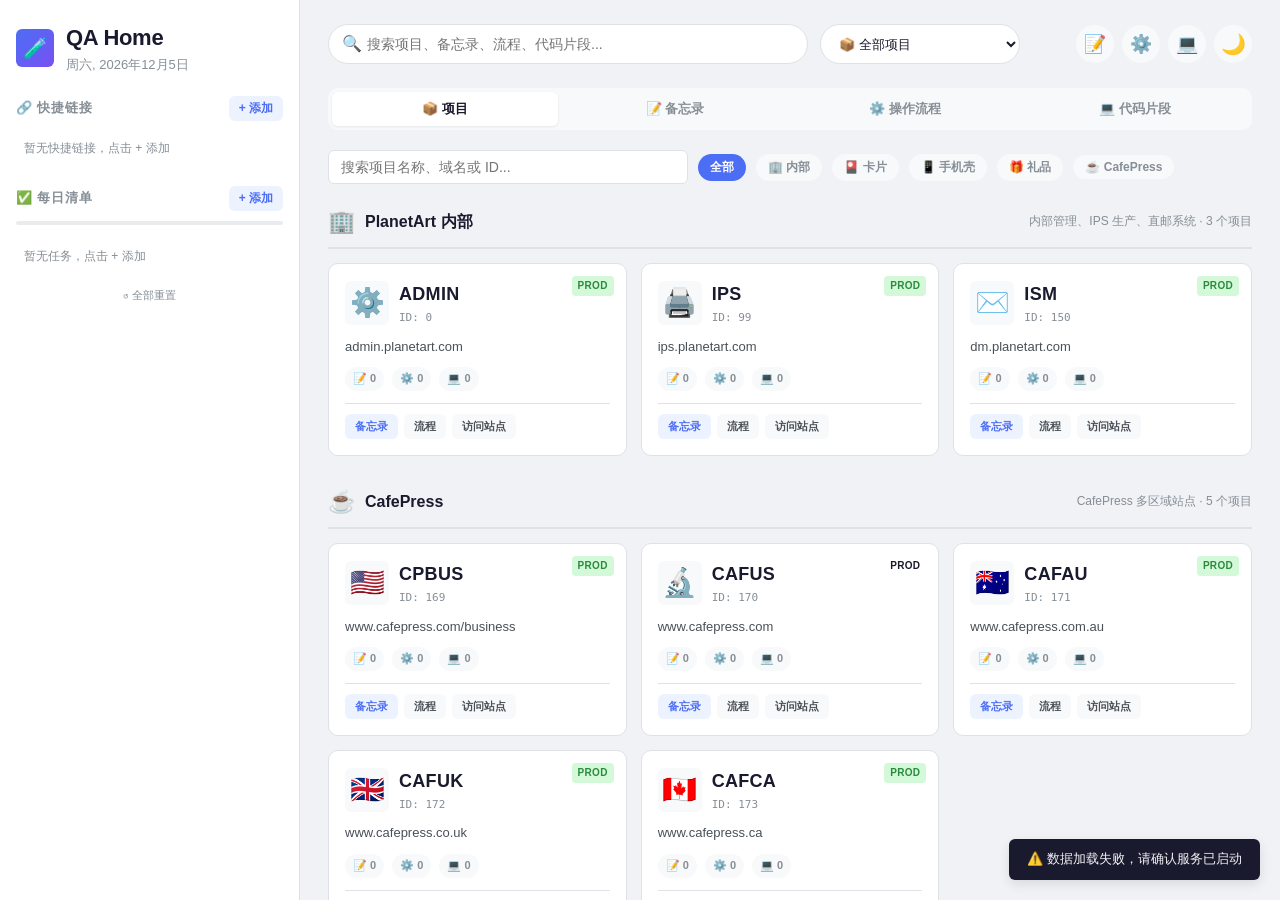
==== server/static/index.html @ a059d412 "fixbug1840" ====
<!DOCTYPE html>
<html lang="zh-CN">
<head>
  <meta charset="UTF-8">
  <meta name="viewport" content="width=device-width, initial-scale=1.0">
  <title>QA Home — PlanetArt</title>
  <link rel="stylesheet" href="assets/css/main.css">
</head>
<body>

<div class="app-container">

  <!-- Sidebar -->
  <aside class="sidebar">
    <div class="header-left">
      <div class="logo">🧪</div>
      <div>
        <div class="header-title">QA Home</div>
        <div class="header-date" id="headerDate"></div>
      </div>
    </div>

    <!-- Quick Links -->
    <div class="sidebar-section">
      <div class="sidebar-section-header">
        <span class="sidebar-section-title">🔗 快捷链接</span>
        <button class="btn-add" onclick="openLinkModal()">+ 添加</button>
      </div>
      <div id="quickLinksList"></div>
    </div>

    <!-- Daily Checklist -->
    <div class="sidebar-section">
      <div class="sidebar-section-header">
        <span class="sidebar-section-title">✅ 每日清单</span>
        <button class="btn-add" onclick="openChecklistModal()">+ 添加</button>
      </div>
      <div class="checklist-progress">
        <div class="checklist-progress-bar" id="checklistBar" style="width:0%"></div>
      </div>
      <div id="checklistItems"></div>
      <button class="checklist-reset" onclick="resetChecklist()">↺ 全部重置</button>
    </div>
  </aside>

  <!-- Main Content -->
  <main class="main-content">

    <div class="header">
      <div class="header-toolbar">
        <div class="search-wrapper">
          <span class="search-icon">🔍</span>
          <input type="text" id="globalSearch" placeholder="搜索项目、备忘录、流程、代码片段..."
                 oninput="handleGlobalSearch()" onfocus="handleGlobalSearch()">
          <div class="search-dropdown" id="searchDropdown"></div>
        </div>
        <div class="header-project-filter">
          <select id="projectFilter" onchange="setProjectFilter(this.value)" title="按项目筛选"></select>
          <div id="activeProjectBadge" class="active-project-badge" style="display:none;"></div>
        </div>
      </div>
      <div class="header-actions">
        <button class="btn-icon" onclick="openMemoModal()" title="新建备忘录">📝</button>
        <button class="btn-icon" onclick="openOpsModal()" title="新建操作流程">⚙️</button>
        <button class="btn-icon" onclick="openSnippetModal()" title="新建代码片段">💻</button>
        <button class="btn-icon theme-toggle" onclick="toggleTheme()" title="切换主题" id="themeBtn">🌙</button>
      </div>
    </div>

    <!-- Tabs -->
    <div class="tab-bar">
      <button class="tab-btn active" data-tab="projects" onclick="switchTab('projects')">📦 项目</button>
      <button class="tab-btn" data-tab="memos" onclick="switchTab('memos')">📝 备忘录</button>
      <button class="tab-btn" data-tab="operations" onclick="switchTab('operations')">⚙️ 操作流程</button>
      <button class="tab-btn" data-tab="snippets" onclick="switchTab('snippets')">💻 代码片段</button>
    </div>

    <!-- Projects -->
    <div class="tab-content active" id="tab-projects">
      <div class="projects-toolbar">
        <input type="text" class="projects-search" id="projectSearch"
               placeholder="搜索项目名称、域名或 ID..." oninput="handleProjectSearch()">
        <button class="group-filter-btn active" data-group="all" onclick="filterProjectGroups('all')">全部</button>
        <button class="group-filter-btn" data-group="planetart" onclick="filterProjectGroups('planetart')">🏢 内部</button>
        <button class="group-filter-btn" data-group="cards" onclick="filterProjectGroups('cards')">🎴 卡片</button>
        <button class="group-filter-btn" data-group="customcase" onclick="filterProjectGroups('customcase')">📱 手机壳</button>
        <button class="group-filter-btn" data-group="gifts" onclick="filterProjectGroups('gifts')">🎁 礼品</button>
        <button class="group-filter-btn" data-group="cafepress" onclick="filterProjectGroups('cafepress')">☕ CafePress</button>
      </div>
      <div id="projectsContainer"></div>
    </div>

    <!-- Memos -->
    <div class="tab-content" id="tab-memos">
      <div class="memo-controls">
        <button class="memo-filter-btn active" data-cat="all" onclick="filterMemos('all')">全部</button>
        <button class="memo-filter-btn" data-cat="general" onclick="filterMemos('general')">通用</button>
        <button class="memo-filter-btn" data-cat="api" onclick="filterMemos('api')">API</button>
        <button class="memo-filter-btn" data-cat="db" onclick="filterMemos('db')">数据库</button>
        <button class="memo-filter-btn" data-cat="env" onclick="filterMemos('env')">环境</button>
        <button class="memo-filter-btn" data-cat="bug" onclick="filterMemos('bug')">Bug</button>
        <button class="memo-filter-btn" data-cat="other" onclick="filterMemos('other')">其他</button>
      </div>
      <div class="memo-grid" id="memoGrid"></div>
    </div>

    <!-- Operations -->
    <div class="tab-content" id="tab-operations">
      <div class="ops-list" id="opsList"></div>
    </div>

    <!-- Snippets -->
    <div class="tab-content" id="tab-snippets">
      <div class="snippet-list" id="snippetList"></div>
    </div>

  </main>
</div>

<!-- Modals -->

<!-- Memo Modal -->
<div class="modal-overlay" id="memoModalOverlay">
  <div class="modal">
    <h3 class="modal-title" id="memoModalTitle">新建备忘录</h3>
    <input type="hidden" id="memoEditId">
    <div class="modal-field">
      <label>标题</label>
      <input type="text" id="memoTitle" placeholder="备忘录标题...">
    </div>
    <div class="modal-field">
      <label>内容</label>
      <textarea id="memoContent" rows="4" placeholder="备忘录内容..."></textarea>
    </div>
    <div class="modal-row">
      <div class="modal-field">
        <label>所属项目</label>
        <select id="memoProject"></select>
      </div>
      <div class="modal-field">
        <label>分类</label>
        <select id="memoCategory">
          <option value="general">通用</option>
          <option value="api">API</option>
          <option value="db">数据库</option>
          <option value="env">环境</option>
          <option value="bug">Bug</option>
          <option value="other">其他</option>
        </select>
      </div>
    </div>
    <div class="modal-row">
      <div class="modal-field">
        <label>颜色</label>
        <select id="memoColor">
          <option value="yellow">🟡 黄色</option>
          <option value="blue">🔵 蓝色</option>
          <option value="green">🟢 绿色</option>
          <option value="pink">🩷 粉色</option>
          <option value="purple">🟣 紫色</option>
          <option value="orange">🟠 橙色</option>
        </select>
      </div>
      <div class="modal-field">
        <label style="display:flex;align-items:center;gap:6px;cursor:pointer;margin-top:20px;">
          <input type="checkbox" id="memoPinned" style="width:auto;"> 📌 置顶
        </label>
      </div>
    </div>
    <div class="modal-actions">
      <button class="btn-danger" id="memoDeleteBtn" style="display:none;margin-right:auto;" onclick="deleteMemo()">🗑 删除</button>
      <button class="btn-secondary" onclick="closeModal('memoModalOverlay')">取消</button>
      <button class="btn-primary" onclick="saveMemo()">保存</button>
    </div>
  </div>
</div>

<!-- Link Modal -->
<div class="modal-overlay" id="linkModalOverlay">
  <div class="modal">
    <h3 class="modal-title" id="linkModalTitle">新建快捷链接</h3>
    <input type="hidden" id="linkEditId">
    <div class="modal-field">
      <label>名称</label>
      <input type="text" id="linkName" placeholder="链接名称...">
    </div>
    <div class="modal-field">
      <label>URL</label>
      <input type="text" id="linkUrl" placeholder="https://...">
    </div>
    <div class="modal-field">
      <label>图标 (Emoji)</label>
      <input type="text" id="linkIcon" placeholder="🔗" maxlength="4">
    </div>
    <div class="modal-actions">
      <button class="btn-secondary" onclick="closeModal('linkModalOverlay')">取消</button>
      <button class="btn-primary" onclick="saveLink()">保存</button>
    </div>
  </div>
</div>

<!-- Checklist Modal -->
<div class="modal-overlay" id="checklistModalOverlay">
  <div class="modal">
    <h3 class="modal-title" id="checklistModalTitle">新建任务</h3>
    <input type="hidden" id="checklistEditId">
    <div class="modal-field">
      <label>任务内容</label>
      <input type="text" id="checklistText" placeholder="任务描述...">
    </div>
    <div class="modal-actions">
      <button class="btn-secondary" onclick="closeModal('checklistModalOverlay')">取消</button>
      <button class="btn-primary" onclick="saveChecklistItem()">保存</button>
    </div>
  </div>
</div>

<!-- Operation Modal -->
<div class="modal-overlay" id="opsModalOverlay">
  <div class="modal">
    <h3 class="modal-title" id="opsModalTitle">新建操作流程</h3>
    <input type="hidden" id="opsEditId">
    <div class="modal-field">
      <label>标题</label>
      <input type="text" id="opsTitle" placeholder="流程名称...">
    </div>
    <div class="modal-field">
      <label>所属项目</label>
      <select id="opsProject"></select>
    </div>
    <div class="modal-field">
      <label>描述</label>
      <textarea id="opsDescription" rows="2" placeholder="简要描述..."></textarea>
    </div>
    <div class="modal-field">
      <label>步骤 (每行一个)</label>
      <textarea id="opsSteps" rows="5" placeholder="步骤 1&#10;步骤 2&#10;步骤 3..."></textarea>
    </div>
    <div class="modal-field">
      <label>标签 (逗号分隔)</label>
      <input type="text" id="opsTags" placeholder="deploy, production, api">
    </div>
    <div class="modal-actions">
      <button class="btn-danger" id="opsDeleteBtn" style="display:none;margin-right:auto;" onclick="deleteOperation()">🗑 删除</button>
      <button class="btn-secondary" onclick="closeModal('opsModalOverlay')">取消</button>
      <button class="btn-primary" onclick="saveOperation()">保存</button>
    </div>
  </div>
</div>

<!-- Snippet Modal -->
<div class="modal-overlay" id="snippetModalOverlay">
  <div class="modal">
    <h3 class="modal-title" id="snippetModalTitle">新建代码片段</h3>
    <input type="hidden" id="snippetEditId">
    <div class="modal-field">
      <label>标题</label>
      <input type="text" id="snippetTitle" placeholder="片段名称...">
    </div>
    <div class="modal-row">
      <div class="modal-field">
        <label>所属项目</label>
        <select id="snippetProject"></select>
      </div>
      <div class="modal-field">
        <label>语言</label>
        <select id="snippetLanguage">
          <option value="sql">SQL</option>
          <option value="bash">Bash / Curl</option>
          <option value="git">Git</option>
          <option value="python">Python</option>
          <option value="javascript">JavaScript</option>
          <option value="json">JSON</option>
          <option value="yaml">YAML</option>
          <option value="other">Other</option>
        </select>
      </div>
    </div>
    <div class="modal-field">
      <label>代码</label>
      <textarea id="snippetCode" rows="6" placeholder="粘贴代码..." style="font-family:var(--font-mono);"></textarea>
    </div>
    <div class="modal-field">
      <label>描述</label>
      <input type="text" id="snippetDescription" placeholder="用途说明...">
    </div>
    <div class="modal-field">
      <label>标签 (逗号分隔)</label>
      <input type="text" id="snippetTags" placeholder="testing, database">
    </div>
    <div class="modal-actions">
      <button class="btn-danger" id="snippetDeleteBtn" style="display:none;margin-right:auto;" onclick="deleteSnippet()">🗑 删除</button>
      <button class="btn-secondary" onclick="closeModal('snippetModalOverlay')">取消</button>
      <button class="btn-primary" onclick="saveSnippet()">保存</button>
    </div>
  </div>
</div>

<div class="toast-container" id="toastContainer"></div>

<script src="assets/js/projects.js"></script>
<script src="assets/js/api.js"></script>
<script src="assets/js/app.js"></script>
</body>
</html>
---- server/static/assets/css/main.css ----
/* ========================================
   CSS Variables & Theme
   ======================================== */
:root {
  --bg-primary: #f0f2f5;
  --bg-secondary: #ffffff;
  --bg-tertiary: #f8f9fa;
  --bg-hover: #e9ecef;
  --text-primary: #1a1a2e;
  --text-secondary: #495057;
  --text-muted: #868e96;
  --border-color: #dee2e6;
  --shadow-sm: 0 1px 3px rgba(0,0,0,0.08);
  --shadow-md: 0 4px 12px rgba(0,0,0,0.10);
  --shadow-lg: 0 8px 24px rgba(0,0,0,0.12);
  --accent: #4c6ef5;
  --accent-hover: #3b5bdb;
  --accent-light: #edf2ff;
  --success: #40c057;
  --warning: #fab005;
  --danger: #fa5252;
  --danger-hover: #e03131;
  --info: #15aabf;
  --radius-sm: 6px;
  --radius-md: 10px;
  --radius-lg: 14px;
  --note-yellow: #fff9db;
  --note-blue: #e7f5ff;
  --note-green: #ebfbee;
  --note-pink: #fff0f6;
  --note-purple: #f3f0ff;
  --note-orange: #fff4e6;
  --transition: 0.2s ease;
  --font-mono: 'SF Mono', 'Fira Code', 'Consolas', 'Monaco', monospace;
}

[data-theme="dark"] {
  --bg-primary: #1a1b1e;
  --bg-secondary: #25262b;
  --bg-tertiary: #2c2e33;
  --bg-hover: #373a40;
  --text-primary: #e9ecef;
  --text-secondary: #adb5bd;
  --text-muted: #6c757d;
  --border-color: #373a40;
  --shadow-sm: 0 1px 3px rgba(0,0,0,0.3);
  --shadow-md: 0 4px 12px rgba(0,0,0,0.4);
  --shadow-lg: 0 8px 24px rgba(0,0,0,0.5);
  --accent-light: #2b3a6e;
  --note-yellow: #3d3a1a;
  --note-blue: #1a2d3d;
  --note-green: #1a3d3d;
  --note-pink: #3d1a2a;
  --note-purple: #2a1a3d;
  --note-orange: #3d2a1a;
}

*, *::before, *::after { box-sizing: border-box; margin: 0; padding: 0; }

body {
  font-family: -apple-system, BlinkMacSystemFont, 'Segoe UI', 'PingFang SC', 'Hiragino Sans GB', 'Microsoft YaHei', sans-serif;
  background: var(--bg-primary);
  color: var(--text-primary);
  line-height: 1.6;
  min-height: 100vh;
  transition: background var(--transition), color var(--transition);
}

a { color: var(--accent); text-decoration: none; }
a:hover { text-decoration: underline; }

button {
  cursor: pointer;
  font-family: inherit;
  border: none;
  border-radius: var(--radius-sm);
  padding: 8px 16px;
  font-size: 14px;
  transition: all var(--transition);
}

input, textarea, select {
  font-family: inherit;
  font-size: 14px;
  border: 1px solid var(--border-color);
  border-radius: var(--radius-sm);
  padding: 8px 12px;
  background: var(--bg-secondary);
  color: var(--text-primary);
  transition: border-color var(--transition);
  outline: none;
  width: 100%;
}

input:focus, textarea:focus, select:focus {
  border-color: var(--accent);
  box-shadow: 0 0 0 3px var(--accent-light);
}

.app-container { display: flex; min-height: 100vh; }

.sidebar {
  width: 300px;
  min-width: 300px;
  background: var(--bg-secondary);
  border-right: 1px solid var(--border-color);
  padding: 20px 16px;
  display: flex;
  flex-direction: column;
  gap: 20px;
  overflow-y: auto;
  max-height: 100vh;
  position: sticky;
  top: 0;
  transition: background var(--transition), border-color var(--transition);
}

.main-content {
  flex: 1;
  padding: 24px 28px;
  overflow-y: auto;
  max-height: 100vh;
}

.header {
  display: flex;
  align-items: center;
  justify-content: space-between;
  margin-bottom: 24px;
  gap: 16px;
  flex-wrap: wrap;
}

.header-toolbar {
  display: flex;
  align-items: center;
  gap: 12px;
  flex: 1;
  min-width: 0;
}

.header-left { display: flex; align-items: center; gap: 12px; }

.logo {
  width: 38px; height: 38px;
  background: linear-gradient(135deg, var(--accent), #7950f2);
  border-radius: var(--radius-sm);
  display: flex; align-items: center; justify-content: center;
  font-size: 20px;
  color: #fff;
}

.header-title { font-size: 22px; font-weight: 700; letter-spacing: -0.3px; }
.header-date { font-size: 13px; color: var(--text-muted); }

.search-wrapper {
  position: relative;
  flex: 1;
  max-width: 480px;
  min-width: 180px;
}

.search-wrapper input {
  padding-left: 38px;
  height: 40px;
  border-radius: 20px;
}

.search-icon {
  position: absolute;
  left: 14px; top: 50%;
  transform: translateY(-50%);
  color: var(--text-muted);
  font-size: 16px;
}

.search-dropdown {
  display: none;
  position: absolute;
  top: 48px;
  left: 0; right: 0;
  background: var(--bg-secondary);
  border: 1px solid var(--border-color);
  border-radius: var(--radius-md);
  box-shadow: var(--shadow-lg);
  max-height: 360px;
  overflow-y: auto;
  z-index: 100;
}

.search-dropdown.show { display: block; }

.search-result-item {
  padding: 10px 14px;
  border-bottom: 1px solid var(--border-color);
  cursor: pointer;
  transition: background var(--transition);
}

.search-result-item:hover { background: var(--bg-hover); }
.search-result-item:last-child { border-bottom: none; }
.search-result-type {
  font-size: 11px;
  text-transform: uppercase;
  color: var(--accent);
  font-weight: 600;
  letter-spacing: 0.5px;
}
.search-result-title { font-weight: 600; font-size: 14px; }
.search-result-sub { font-size: 12px; color: var(--text-muted); margin-top: 2px; }

.header-actions { display: flex; gap: 8px; align-items: center; }

.btn-icon {
  width: 38px; height: 38px;
  display: flex; align-items: center; justify-content: center;
  background: var(--bg-tertiary);
  border-radius: 50%;
  font-size: 18px;
  padding: 0;
  transition: all var(--transition);
}

.btn-icon:hover { background: var(--bg-hover); transform: scale(1.05); }
.theme-toggle { font-size: 20px; }

.sidebar-section { display: flex; flex-direction: column; gap: 10px; }

.sidebar-section-header {
  display: flex; align-items: center; justify-content: space-between;
}

.sidebar-section-title {
  font-size: 13px;
  font-weight: 700;
  text-transform: uppercase;
  letter-spacing: 0.8px;
  color: var(--text-muted);
}

.btn-add {
  background: var(--accent-light);
  color: var(--accent);
  padding: 4px 10px;
  font-size: 12px;
  font-weight: 600;
  border-radius: var(--radius-sm);
}

.btn-add:hover { background: var(--accent); color: #fff; }

/* Project filter in header */
.header-project-filter {
  display: flex;
  align-items: center;
  gap: 8px;
  flex-shrink: 0;
}

.header-project-filter select {
  height: 40px;
  font-size: 13px;
  border-radius: 20px;
  padding: 0 14px;
  min-width: 150px;
  max-width: 200px;
  width: auto;
  cursor: pointer;
}

.active-project-badge {
  display: inline-flex;
  align-items: center;
  gap: 6px;
  height: 40px;
  padding: 0 12px;
  background: var(--accent-light);
  border-radius: 20px;
  font-size: 12px;
  font-weight: 600;
  color: var(--accent);
  white-space: nowrap;
}

.active-project-badge button {
  background: transparent;
  padding: 0;
  font-size: 14px;
  color: var(--text-muted);
  line-height: 1;
}

.active-project-badge button:hover { color: var(--danger); }

.quick-link-item {
  display: flex; align-items: center; gap: 10px;
  padding: 8px 10px;
  border-radius: var(--radius-sm);
  background: var(--bg-tertiary);
  transition: all var(--transition);
  cursor: pointer;
}

.quick-link-item:hover {
  background: var(--accent-light);
  transform: translateX(3px);
}

.quick-link-icon { font-size: 18px; width: 24px; text-align: center; flex-shrink: 0; }
.quick-link-name { font-size: 13px; font-weight: 500; white-space: nowrap; overflow: hidden; text-overflow: ellipsis; }
.quick-link-actions { margin-left: auto; display: flex; gap: 2px; opacity: 0; transition: opacity var(--transition); }
.quick-link-item:hover .quick-link-actions { opacity: 1; }

.btn-xs {
  width: 24px; height: 24px;
  padding: 0;
  font-size: 12px;
  background: transparent;
  border-radius: 4px;
  display: flex; align-items: center; justify-content: center;
  color: var(--text-muted);
}

.btn-xs:hover { background: var(--bg-hover); color: var(--text-primary); }
.btn-xs.danger:hover { background: var(--danger); color: #fff; }

.checklist-progress {
  height: 4px;
  background: var(--bg-hover);
  border-radius: 2px;
  margin-bottom: 4px;
  overflow: hidden;
}

.checklist-progress-bar {
  height: 100%;
  background: var(--success);
  border-radius: 2px;
  transition: width 0.4s ease;
}

.checklist-item {
  display: flex; align-items: center; gap: 8px;
  padding: 6px 8px;
  border-radius: var(--radius-sm);
  cursor: pointer;
  transition: background var(--transition);
  font-size: 13px;
}

.checklist-item:hover { background: var(--bg-hover); }

.checklist-checkbox {
  width: 18px; height: 18px;
  border: 2px solid var(--border-color);
  border-radius: 4px;
  flex-shrink: 0;
  display: flex; align-items: center; justify-content: center;
  transition: all var(--transition);
  font-size: 11px;
  color: #fff;
}

.checklist-item.done .checklist-checkbox {
  background: var(--success);
  border-color: var(--success);
}

.checklist-item.done .checklist-text {
  text-decoration: line-through;
  color: var(--text-muted);
}

.checklist-reset {
  font-size: 11px;
  color: var(--text-muted);
  background: transparent;
  padding: 4px 8px;
}

.checklist-reset:hover { color: var(--danger); }

.tab-bar {
  display: flex; gap: 4px;
  background: var(--bg-tertiary);
  padding: 4px;
  border-radius: var(--radius-md);
  margin-bottom: 20px;
  flex-wrap: wrap;
}

.tab-btn {
  flex: 1;
  min-width: 90px;
  padding: 8px 12px;
  background: transparent;
  border-radius: var(--radius-sm);
  font-size: 13px;
  font-weight: 600;
  color: var(--text-muted);
  transition: all var(--transition);
}

.tab-btn.active {
  background: var(--bg-secondary);
  color: var(--text-primary);
  box-shadow: var(--shadow-sm);
}

.tab-btn:hover:not(.active) { color: var(--text-secondary); }
.tab-content { display: none; }
.tab-content.active { display: block; }

/* ========================================
   Projects Tab
   ======================================== */
.projects-toolbar {
  display: flex;
  gap: 10px;
  margin-bottom: 20px;
  flex-wrap: wrap;
  align-items: center;
}

.projects-search {
  flex: 1;
  min-width: 200px;
  max-width: 360px;
}

.group-filter-btn {
  padding: 5px 12px;
  font-size: 12px;
  font-weight: 600;
  background: var(--bg-tertiary);
  color: var(--text-muted);
  border-radius: 20px;
}

.group-filter-btn.active {
  background: var(--accent);
  color: #fff;
}

.group-filter-btn:hover:not(.active) {
  background: var(--bg-hover);
  color: var(--text-secondary);
}

.project-group {
  margin-bottom: 28px;
}

.project-group-header {
  display: flex;
  align-items: center;
  gap: 10px;
  margin-bottom: 14px;
  padding-bottom: 8px;
  border-bottom: 2px solid var(--border-color);
}

.project-group-icon { font-size: 22px; }

.project-group-title {
  font-size: 16px;
  font-weight: 700;
}

.project-group-desc {
  font-size: 12px;
  color: var(--text-muted);
  margin-left: auto;
}

.project-grid {
  display: grid;
  grid-template-columns: repeat(auto-fill, minmax(260px, 1fr));
  gap: 14px;
}

.project-card {
  background: var(--bg-secondary);
  border: 1px solid var(--border-color);
  border-radius: var(--radius-md);
  padding: 16px;
  transition: all var(--transition);
  cursor: pointer;
  position: relative;
}

.project-card:hover {
  border-color: var(--accent);
  box-shadow: var(--shadow-md);
  transform: translateY(-2px);
}

.project-card.selected {
  border-color: var(--accent);
  background: var(--accent-light);
}

.project-card-top {
  display: flex;
  align-items: center;
  gap: 10px;
  margin-bottom: 10px;
}

.project-card-icon {
  font-size: 28px;
  width: 44px;
  height: 44px;
  display: flex;
  align-items: center;
  justify-content: center;
  background: var(--bg-tertiary);
  border-radius: var(--radius-sm);
}

.project-card-name {
  font-size: 18px;
  font-weight: 700;
  letter-spacing: 0.3px;
}

.project-card-id {
  font-size: 11px;
  color: var(--text-muted);
  font-family: var(--font-mono);
}

.project-card-domain {
  font-size: 13px;
  color: var(--text-secondary);
  margin-bottom: 10px;
  word-break: break-all;
}

.project-card-domain a { color: inherit; }
.project-card-domain a:hover { color: var(--accent); }

.project-card-stats {
  display: flex;
  gap: 8px;
  flex-wrap: wrap;
}

.project-stat {
  font-size: 11px;
  background: var(--bg-tertiary);
  color: var(--text-muted);
  padding: 3px 8px;
  border-radius: 12px;
  font-weight: 600;
}

.project-stat.has-items {
  background: var(--accent-light);
  color: var(--accent);
}

.project-env-badge {
  position: absolute;
  top: 12px;
  right: 12px;
  font-size: 10px;
  font-weight: 700;
  text-transform: uppercase;
  padding: 2px 6px;
  border-radius: 4px;
  letter-spacing: 0.3px;
}

.project-env-badge.prod { background: #d3f9d8; color: #2b8a3e; }
.project-env-badge.staging { background: #fff3bf; color: #e67700; }

[data-theme="dark"] .project-env-badge.prod { background: #1a3d24; color: #69db7c; }
[data-theme="dark"] .project-env-badge.staging { background: #3d3a1a; color: #ffd43b; }

.project-card-actions {
  display: flex;
  gap: 6px;
  margin-top: 12px;
  padding-top: 10px;
  border-top: 1px solid var(--border-color);
}

.btn-sm {
  padding: 5px 10px;
  font-size: 11px;
  font-weight: 600;
  background: var(--bg-tertiary);
  color: var(--text-secondary);
  border-radius: var(--radius-sm);
}

.btn-sm:hover { background: var(--accent); color: #fff; }
.btn-sm.primary { background: var(--accent-light); color: var(--accent); }
.btn-sm.primary:hover { background: var(--accent); color: #fff; }

/* ========================================
   Memos
   ======================================== */
.memo-controls {
  display: flex; gap: 10px;
  margin-bottom: 16px;
  flex-wrap: wrap;
  align-items: center;
}

.memo-filter-btn {
  padding: 5px 12px;
  font-size: 12px;
  font-weight: 600;
  background: var(--bg-tertiary);
  color: var(--text-muted);
  border-radius: 20px;
}

.memo-filter-btn.active { background: var(--accent); color: #fff; }
.memo-filter-btn:hover:not(.active) { background: var(--bg-hover); color: var(--text-secondary); }

.memo-grid {
  display: grid;
  grid-template-columns: repeat(auto-fill, minmax(240px, 1fr));
  gap: 16px;
}

.memo-card {
  background: var(--note-yellow);
  border-radius: var(--radius-md);
  padding: 16px;
  box-shadow: var(--shadow-sm);
  transition: all var(--transition);
  position: relative;
  min-height: 140px;
  display: flex; flex-direction: column;
  cursor: default;
}

.memo-card:hover {
  box-shadow: var(--shadow-md);
  transform: translateY(-2px) rotate(0.5deg);
}

.memo-card.pinned { border: 2px solid var(--warning); }
.memo-card.pinned::before {
  content: '📌';
  position: absolute;
  top: -10px; right: 12px;
  font-size: 16px;
}

.memo-card.color-yellow { background: var(--note-yellow); }
.memo-card.color-blue { background: var(--note-blue); }
.memo-card.color-green { background: var(--note-green); }
.memo-card.color-pink { background: var(--note-pink); }
.memo-card.color-purple { background: var(--note-purple); }
.memo-card.color-orange { background: var(--note-orange); }

.memo-title { font-weight: 700; font-size: 15px; margin-bottom: 6px; color: var(--text-primary); }

.memo-project-tag {
  display: inline-block;
  font-size: 10px;
  font-weight: 700;
  background: rgba(0,0,0,0.1);
  padding: 2px 6px;
  border-radius: 4px;
  margin-bottom: 6px;
}

.memo-content {
  font-size: 13px;
  color: var(--text-secondary);
  flex: 1;
  overflow: hidden;
  display: -webkit-box;
  -webkit-line-clamp: 4;
  -webkit-box-orient: vertical;
  white-space: pre-wrap;
  word-break: break-word;
}

.memo-footer {
  display: flex; align-items: center; justify-content: space-between;
  margin-top: 10px;
  font-size: 11px;
  color: var(--text-muted);
  gap: 6px;
  flex-wrap: wrap;
}

.memo-actions {
  display: flex; gap: 2px;
  opacity: 0;
  transition: opacity var(--transition);
}

.memo-card:hover .memo-actions { opacity: 1; }

.memo-category {
  font-size: 10px;
  text-transform: uppercase;
  font-weight: 700;
  letter-spacing: 0.5px;
  background: rgba(0,0,0,0.08);
  padding: 2px 6px;
  border-radius: 4px;
}

/* ========================================
   Operations & Snippets
   ======================================== */
.ops-list { display: flex; flex-direction: column; gap: 8px; }

.ops-card {
  background: var(--bg-secondary);
  border: 1px solid var(--border-color);
  border-radius: var(--radius-md);
  overflow: hidden;
  transition: all var(--transition);
}

.ops-header {
  display: flex; align-items: center; justify-content: space-between;
  padding: 14px 16px;
  cursor: pointer;
  transition: background var(--transition);
  gap: 12px;
}

.ops-header:hover { background: var(--bg-hover); }

.ops-title-wrap { flex: 1; min-width: 0; }
.ops-title { font-weight: 600; font-size: 15px; }
.ops-meta { font-size: 11px; color: var(--text-muted); margin-top: 2px; }
.ops-arrow { transition: transform var(--transition); font-size: 12px; color: var(--text-muted); flex-shrink: 0; }
.ops-card.open .ops-arrow { transform: rotate(180deg); }
.ops-body { display: none; padding: 0 16px 16px 16px; }
.ops-card.open .ops-body { display: block; }
.ops-description { font-size: 13px; color: var(--text-secondary); margin-bottom: 10px; }

.ops-step {
  display: flex; gap: 10px;
  padding: 6px 0;
  font-size: 13px;
  align-items: flex-start;
}

.ops-step-num {
  width: 22px; height: 22px;
  background: var(--accent);
  color: #fff;
  border-radius: 50%;
  font-size: 11px;
  font-weight: 700;
  display: flex; align-items: center; justify-content: center;
  flex-shrink: 0;
  margin-top: 1px;
}

.ops-tags { display: flex; gap: 6px; margin-top: 8px; flex-wrap: wrap; }

.ops-tag {
  font-size: 11px;
  background: var(--bg-tertiary);
  color: var(--text-muted);
  padding: 3px 8px;
  border-radius: 12px;
}

.snippet-list { display: flex; flex-direction: column; gap: 12px; }

.snippet-card {
  background: var(--bg-secondary);
  border: 1px solid var(--border-color);
  border-radius: var(--radius-md);
  overflow: hidden;
  transition: all var(--transition);
}

.snippet-header {
  display: flex; align-items: center; justify-content: space-between;
  padding: 12px 16px;
  border-bottom: 1px solid var(--border-color);
  gap: 12px;
}

.snippet-title-wrap { flex: 1; min-width: 0; }
.snippet-title { font-weight: 600; font-size: 14px; }
.snippet-meta { font-size: 11px; color: var(--text-muted); margin-top: 2px; }

.snippet-lang {
  font-size: 11px;
  background: var(--accent-light);
  color: var(--accent);
  padding: 2px 8px;
  border-radius: 10px;
  font-weight: 600;
  text-transform: uppercase;
  flex-shrink: 0;
}

.snippet-code-wrapper { position: relative; }

.snippet-code {
  padding: 14px 16px;
  font-family: var(--font-mono);
  font-size: 13px;
  line-height: 1.7;
  overflow-x: auto;
  white-space: pre;
  background: var(--bg-tertiary);
  color: var(--text-primary);
  margin: 0;
}

.btn-copy {
  position: absolute;
  top: 8px; right: 8px;
  background: var(--bg-secondary);
  color: var(--text-muted);
  padding: 4px 10px;
  font-size: 11px;
  font-weight: 600;
  border-radius: 4px;
  box-shadow: var(--shadow-sm);
}

.btn-copy:hover { background: var(--accent); color: #fff; }
.btn-copy.copied { background: var(--success); color: #fff; }

.snippet-desc {
  font-size: 12px;
  color: var(--text-muted);
  padding: 8px 16px 12px;
}

/* ========================================
   Modal
   ======================================== */
.modal-overlay {
  display: none;
  position: fixed;
  inset: 0;
  background: rgba(0,0,0,0.4);
  z-index: 1000;
  align-items: center;
  justify-content: center;
  backdrop-filter: blur(4px);
}

.modal-overlay.show { display: flex; }

.modal {
  background: var(--bg-secondary);
  border-radius: var(--radius-lg);
  padding: 24px;
  width: 90%;
  max-width: 520px;
  max-height: 85vh;
  overflow-y: auto;
  box-shadow: var(--shadow-lg);
}

.modal-title { font-size: 18px; font-weight: 700; margin-bottom: 16px; }
.modal-field { margin-bottom: 14px; }

.modal-field label {
  display: block;
  font-size: 12px;
  font-weight: 700;
  text-transform: uppercase;
  letter-spacing: 0.5px;
  color: var(--text-muted);
  margin-bottom: 4px;
}

.modal-row { display: flex; gap: 12px; }
.modal-row > .modal-field { flex: 1; }

.modal-actions {
  display: flex; gap: 8px;
  justify-content: flex-end;
  margin-top: 20px;
}

.btn-primary { background: var(--accent); color: #fff; font-weight: 600; }
.btn-primary:hover { background: var(--accent-hover); }
.btn-secondary { background: var(--bg-tertiary); color: var(--text-secondary); font-weight: 500; }
.btn-secondary:hover { background: var(--bg-hover); }
.btn-danger { background: var(--danger); color: #fff; font-weight: 600; }
.btn-danger:hover { background: var(--danger-hover); }

.empty-state {
  text-align: center;
  padding: 48px 20px;
  color: var(--text-muted);
}

.empty-state-icon { font-size: 48px; margin-bottom: 12px; }
.empty-state-text { font-size: 14px; }

.toast-container {
  position: fixed;
  bottom: 20px; right: 20px;
  z-index: 2000;
  display: flex; flex-direction: column; gap: 8px;
}

.toast {
  background: var(--text-primary);
  color: var(--bg-primary);
  padding: 10px 18px;
  border-radius: var(--radius-sm);
  font-size: 13px;
  font-weight: 500;
  box-shadow: var(--shadow-md);
  animation: slideIn 0.3s ease;
}

@keyframes slideIn {
  from { opacity:0; transform: translateX(40px); }
  to { opacity:1; transform: translateX(0); }
}

@media (max-width: 768px) {
  .app-container { flex-direction: column; }
  .sidebar {
    width: 100%; min-width: unset; max-height: unset;
    position: static;
    border-right: none;
    border-bottom: 1px solid var(--border-color);
    padding: 14px;
  }
  .main-content { padding: 14px; }
  .memo-grid { grid-template-columns: repeat(auto-fill, minmax(180px, 1fr)); }
  .project-grid { grid-template-columns: 1fr; }
  .header { flex-direction: column; align-items: stretch; }
  .header-toolbar { flex-direction: column; align-items: stretch; }
  .search-wrapper { max-width: none; }
  .header-project-filter { width: 100%; }
  .header-project-filter select { max-width: none; width: 100%; }
}

@media (max-width: 480px) {
  .memo-grid { grid-template-columns: 1fr; }
  .tab-btn { font-size: 12px; padding: 8px 10px; }
}
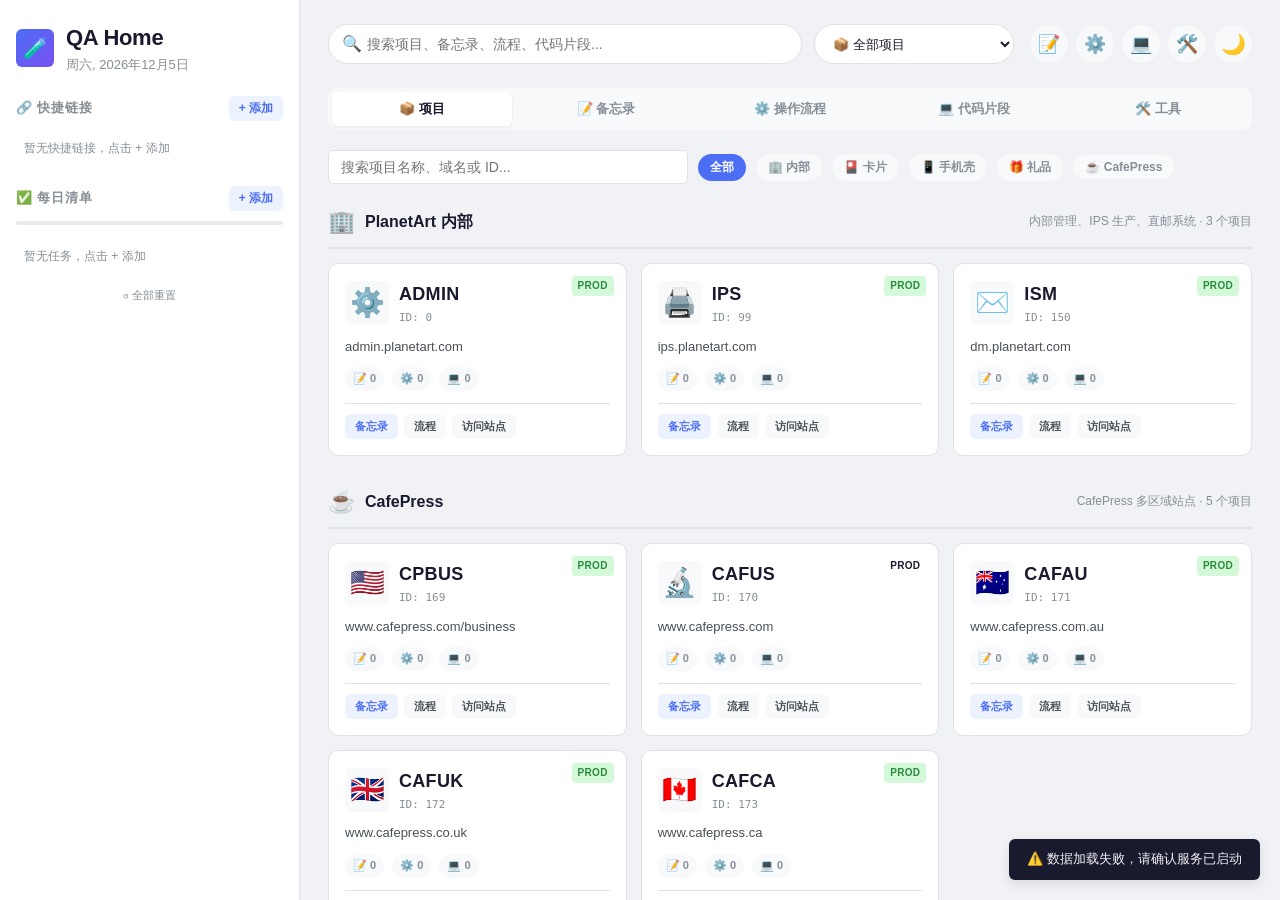
==== commit 9fb59b9b: "fix1847" ====
--- a/server/static/index.html
+++ b/server/static/index.html
@@ -63,6 +63,7 @@
         <button class="btn-icon" onclick="openMemoModal()" title="新建备忘录">📝</button>
         <button class="btn-icon" onclick="openOpsModal()" title="新建操作流程">⚙️</button>
         <button class="btn-icon" onclick="openSnippetModal()" title="新建代码片段">💻</button>
+        <button class="btn-icon" onclick="openToolModal()" title="新建工具链接">🛠️</button>
         <button class="btn-icon theme-toggle" onclick="toggleTheme()" title="切换主题" id="themeBtn">🌙</button>
       </div>
     </div>
@@ -73,6 +74,7 @@
       <button class="tab-btn" data-tab="memos" onclick="switchTab('memos')">📝 备忘录</button>
       <button class="tab-btn" data-tab="operations" onclick="switchTab('operations')">⚙️ 操作流程</button>
       <button class="tab-btn" data-tab="snippets" onclick="switchTab('snippets')">💻 代码片段</button>
+      <button class="tab-btn" data-tab="tools" onclick="switchTab('tools')">🛠️ 工具</button>
     </div>
 
     <!-- Projects -->
@@ -114,6 +116,21 @@
       <div class="snippet-list" id="snippetList"></div>
     </div>
 
+    <!-- Tools -->
+    <div class="tab-content" id="tab-tools">
+      <div class="tools-toolbar">
+        <button class="memo-filter-btn active" data-tool-cat="all" onclick="filterTools('all')">全部</button>
+        <button class="memo-filter-btn" data-tool-cat="api" onclick="filterTools('api')">API</button>
+        <button class="memo-filter-btn" data-tool-cat="testing" onclick="filterTools('testing')">测试</button>
+        <button class="memo-filter-btn" data-tool-cat="devops" onclick="filterTools('devops')">DevOps</button>
+        <button class="memo-filter-btn" data-tool-cat="design" onclick="filterTools('design')">设计</button>
+        <button class="memo-filter-btn" data-tool-cat="utility" onclick="filterTools('utility')">实用</button>
+        <button class="memo-filter-btn" data-tool-cat="other" onclick="filterTools('other')">其他</button>
+        <button class="btn-add tools-add-btn" onclick="openToolModal()">+ 添加工具</button>
+      </div>
+      <div class="tools-grid" id="toolsGrid"></div>
+    </div>
+
   </main>
 </div>
 
@@ -296,6 +313,48 @@
   </div>
 </div>
 
+<!-- Tool Modal -->
+<div class="modal-overlay" id="toolModalOverlay">
+  <div class="modal">
+    <h3 class="modal-title" id="toolModalTitle">新建工具链接</h3>
+    <input type="hidden" id="toolEditId">
+    <div class="modal-field">
+      <label>名称</label>
+      <input type="text" id="toolName" placeholder="工具名称...">
+    </div>
+    <div class="modal-field">
+      <label>URL</label>
+      <input type="text" id="toolUrl" placeholder="https://...">
+    </div>
+    <div class="modal-row">
+      <div class="modal-field">
+        <label>图标 (Emoji)</label>
+        <input type="text" id="toolIcon" placeholder="🛠️" maxlength="4">
+      </div>
+      <div class="modal-field">
+        <label>分类</label>
+        <select id="toolCategory">
+          <option value="api">API</option>
+          <option value="testing">测试</option>
+          <option value="devops">DevOps</option>
+          <option value="design">设计</option>
+          <option value="utility">实用</option>
+          <option value="other">其他</option>
+        </select>
+      </div>
+    </div>
+    <div class="modal-field">
+      <label>描述</label>
+      <input type="text" id="toolDescription" placeholder="用途说明...">
+    </div>
+    <div class="modal-actions">
+      <button class="btn-danger" id="toolDeleteBtn" style="display:none;margin-right:auto;" onclick="deleteTool()">🗑 删除</button>
+      <button class="btn-secondary" onclick="closeModal('toolModalOverlay')">取消</button>
+      <button class="btn-primary" onclick="saveTool()">保存</button>
+    </div>
+  </div>
+</div>
+
 <div class="toast-container" id="toastContainer"></div>
 
 <script src="assets/js/projects.js"></script>
--- a/server/static/assets/css/main.css
+++ b/server/static/assets/css/main.css
@@ -839,6 +839,110 @@
 }
 
 /* ========================================
+   Tools
+   ======================================== */
+.tools-toolbar {
+  display: flex;
+  flex-wrap: wrap;
+  align-items: center;
+  gap: 8px;
+  margin-bottom: 16px;
+}
+
+.tools-add-btn { margin-left: auto; }
+
+.tools-grid {
+  display: grid;
+  grid-template-columns: repeat(auto-fill, minmax(280px, 1fr));
+  gap: 12px;
+}
+
+.tool-card {
+  background: var(--bg-secondary);
+  border: 1px solid var(--border);
+  border-radius: var(--radius-md);
+  padding: 14px 16px;
+  cursor: pointer;
+  transition: border-color var(--transition), box-shadow var(--transition);
+  position: relative;
+}
+
+.tool-card:hover {
+  border-color: var(--accent);
+  box-shadow: var(--shadow-sm);
+}
+
+.tool-card-header {
+  display: flex;
+  align-items: flex-start;
+  gap: 10px;
+}
+
+.tool-card-icon {
+  font-size: 22px;
+  line-height: 1;
+  flex-shrink: 0;
+}
+
+.tool-card-title-wrap {
+  flex: 1;
+  min-width: 0;
+}
+
+.tool-card-name {
+  font-weight: 600;
+  font-size: 14px;
+  margin-bottom: 2px;
+}
+
+.tool-card-url {
+  font-size: 11px;
+  color: var(--text-muted);
+  white-space: nowrap;
+  overflow: hidden;
+  text-overflow: ellipsis;
+}
+
+.tool-card-cat {
+  font-size: 10px;
+  font-weight: 600;
+  text-transform: uppercase;
+  letter-spacing: 0.03em;
+  color: var(--accent);
+  background: var(--accent-light);
+  padding: 2px 8px;
+  border-radius: 99px;
+  flex-shrink: 0;
+}
+
+.tool-card-desc {
+  font-size: 12px;
+  color: var(--text-muted);
+  margin-top: 10px;
+  line-height: 1.4;
+}
+
+.tool-card-actions {
+  position: absolute;
+  top: 10px;
+  right: 10px;
+  display: flex;
+  gap: 2px;
+  opacity: 0;
+  transition: opacity var(--transition);
+}
+
+.tool-card:hover .tool-card-actions { opacity: 1; }
+
+.empty-state {
+  grid-column: 1 / -1;
+  text-align: center;
+  color: var(--text-muted);
+  padding: 48px 16px;
+  font-size: 14px;
+}
+
+/* ========================================
    Modal
    ======================================== */
 .modal-overlay {
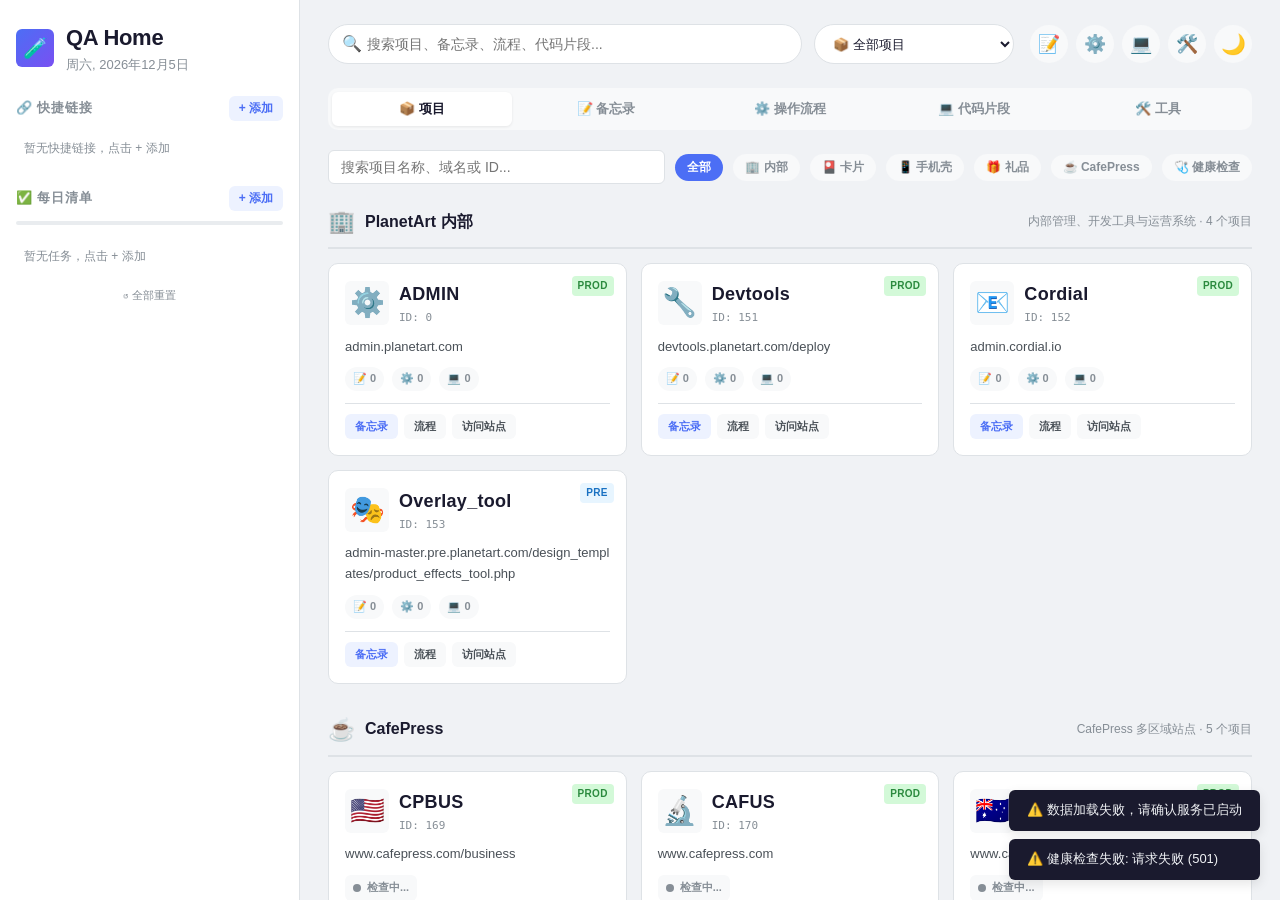
==== commit ddc66465: "增加健康检查" ====
--- a/server/static/index.html
+++ b/server/static/index.html
@@ -88,6 +88,7 @@
         <button class="group-filter-btn" data-group="customcase" onclick="filterProjectGroups('customcase')">📱 手机壳</button>
         <button class="group-filter-btn" data-group="gifts" onclick="filterProjectGroups('gifts')">🎁 礼品</button>
         <button class="group-filter-btn" data-group="cafepress" onclick="filterProjectGroups('cafepress')">☕ CafePress</button>
+        <button class="group-filter-btn health-refresh-btn" onclick="refreshProjectHealth()" title="检查外部项目站点健康状态">🩺 健康检查</button>
       </div>
       <div id="projectsContainer"></div>
     </div>
--- a/server/static/assets/css/main.css
+++ b/server/static/assets/css/main.css
@@ -574,9 +574,74 @@
 
 .project-env-badge.prod { background: #d3f9d8; color: #2b8a3e; }
 .project-env-badge.staging { background: #fff3bf; color: #e67700; }
+.project-env-badge.pre { background: #e7f5ff; color: #1971c2; }
 
 [data-theme="dark"] .project-env-badge.prod { background: #1a3d24; color: #69db7c; }
 [data-theme="dark"] .project-env-badge.staging { background: #3d3a1a; color: #ffd43b; }
+[data-theme="dark"] .project-env-badge.pre { background: #1a2d3d; color: #74c0fc; }
+
+.project-health {
+  display: flex;
+  align-items: center;
+  gap: 6px;
+  font-size: 11px;
+  font-weight: 600;
+  margin-bottom: 10px;
+  padding: 4px 8px;
+  border-radius: 6px;
+  width: fit-content;
+}
+
+.health-dot {
+  width: 8px;
+  height: 8px;
+  border-radius: 50%;
+  flex-shrink: 0;
+}
+
+.project-health.healthy {
+  color: #2b8a3e;
+  background: #d3f9d8;
+}
+
+.project-health.healthy .health-dot { background: #40c057; }
+
+.project-health.unhealthy {
+  color: #c92a2a;
+  background: #ffe3e3;
+}
+
+.project-health.unhealthy .health-dot { background: #fa5252; }
+
+.project-health.checking {
+  color: var(--text-muted);
+  background: var(--bg-tertiary);
+}
+
+.project-health.checking .health-dot {
+  background: var(--text-muted);
+  animation: health-pulse 1.2s ease-in-out infinite;
+}
+
+@keyframes health-pulse {
+  0%, 100% { opacity: 0.4; }
+  50% { opacity: 1; }
+}
+
+[data-theme="dark"] .project-health.healthy {
+  color: #69db7c;
+  background: #1a3d24;
+}
+
+[data-theme="dark"] .project-health.unhealthy {
+  color: #ff8787;
+  background: #3d1a1a;
+}
+
+.health-refresh-btn.loading {
+  opacity: 0.6;
+  pointer-events: none;
+}
 
 .project-card-actions {
   display: flex;
@@ -864,7 +929,6 @@
   padding: 14px 16px;
   cursor: pointer;
   transition: border-color var(--transition), box-shadow var(--transition);
-  position: relative;
 }
 
 .tool-card:hover {
@@ -882,6 +946,7 @@
   font-size: 22px;
   line-height: 1;
   flex-shrink: 0;
+  margin-top: 2px;
 }
 
 .tool-card-title-wrap {
@@ -901,9 +966,11 @@
   white-space: nowrap;
   overflow: hidden;
   text-overflow: ellipsis;
+  margin-bottom: 6px;
 }
 
 .tool-card-cat {
+  display: inline-block;
   font-size: 10px;
   font-weight: 600;
   text-transform: uppercase;
@@ -912,7 +979,6 @@
   background: var(--accent-light);
   padding: 2px 8px;
   border-radius: 99px;
-  flex-shrink: 0;
 }
 
 .tool-card-desc {
@@ -920,12 +986,11 @@
   color: var(--text-muted);
   margin-top: 10px;
   line-height: 1.4;
+  padding-left: 32px;
 }
 
 .tool-card-actions {
-  position: absolute;
-  top: 10px;
-  right: 10px;
+  flex-shrink: 0;
   display: flex;
   gap: 2px;
   opacity: 0;
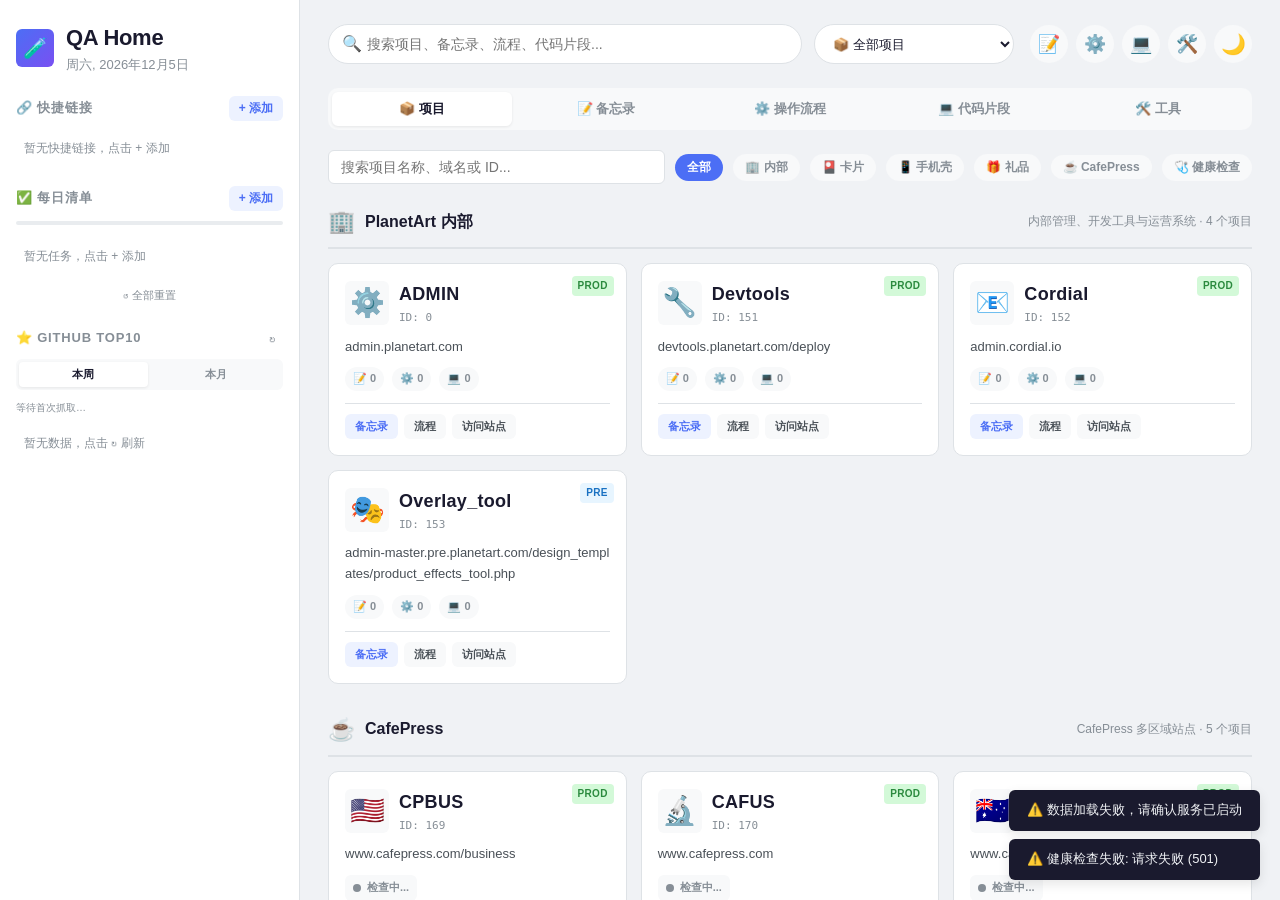
==== commit 82b41d7b: "增加github top10" ====
--- a/server/static/index.html
+++ b/server/static/index.html
@@ -40,6 +40,20 @@
       </div>
       <div id="checklistItems"></div>
       <button class="checklist-reset" onclick="resetChecklist()">↺ 全部重置</button>
+    </div>
+
+    <!-- GitHub Top10 -->
+    <div class="sidebar-section">
+      <div class="sidebar-section-header">
+        <span class="sidebar-section-title">⭐ GitHub Top10</span>
+        <button class="btn-xs github-refresh-btn" onclick="refreshGithubTop10()" title="立即刷新">↻</button>
+      </div>
+      <div class="github-period-toggle">
+        <button class="github-period-btn active" data-period="weekly" onclick="switchGithubPeriod('weekly')">本周</button>
+        <button class="github-period-btn" data-period="monthly" onclick="switchGithubPeriod('monthly')">本月</button>
+      </div>
+      <div class="github-top10-meta" id="githubTop10Meta"></div>
+      <div id="githubTop10List"></div>
     </div>
   </aside>
 
@@ -88,7 +102,7 @@
         <button class="group-filter-btn" data-group="customcase" onclick="filterProjectGroups('customcase')">📱 手机壳</button>
         <button class="group-filter-btn" data-group="gifts" onclick="filterProjectGroups('gifts')">🎁 礼品</button>
         <button class="group-filter-btn" data-group="cafepress" onclick="filterProjectGroups('cafepress')">☕ CafePress</button>
-        <button class="group-filter-btn health-refresh-btn" onclick="refreshProjectHealth()" title="检查外部项目站点健康状态">🩺 健康检查</button>
+        <button class="group-filter-btn health-refresh-btn" onclick="refreshProjectHealth()" title="检查外部项目站点健康状态（每 5 分钟自动检查）">🩺 健康检查</button>
       </div>
       <div id="projectsContainer"></div>
     </div>
--- a/server/static/assets/css/main.css
+++ b/server/static/assets/css/main.css
@@ -380,6 +380,118 @@
 
 .checklist-reset:hover { color: var(--danger); }
 
+/* GitHub Top10 */
+.github-period-toggle {
+  display: flex;
+  gap: 4px;
+  background: var(--bg-tertiary);
+  padding: 3px;
+  border-radius: var(--radius-sm);
+}
+
+.github-period-btn {
+  flex: 1;
+  padding: 5px 8px;
+  font-size: 11px;
+  font-weight: 600;
+  background: transparent;
+  color: var(--text-muted);
+  border-radius: 4px;
+}
+
+.github-period-btn.active {
+  background: var(--bg-secondary);
+  color: var(--text-primary);
+  box-shadow: var(--shadow-sm);
+}
+
+.github-period-btn:hover:not(.active) {
+  color: var(--text-secondary);
+}
+
+.github-top10-meta {
+  font-size: 10px;
+  color: var(--text-muted);
+  min-height: 14px;
+}
+
+.github-refresh-btn {
+  width: 22px;
+  height: 22px;
+  font-size: 13px;
+}
+
+.github-top10-list {
+  display: flex;
+  flex-direction: column;
+  gap: 4px;
+}
+
+.github-repo-item {
+  display: flex;
+  align-items: center;
+  gap: 6px;
+  padding: 5px 6px;
+  border-radius: var(--radius-sm);
+  background: var(--bg-tertiary);
+  cursor: pointer;
+  transition: all var(--transition);
+  text-decoration: none;
+  color: inherit;
+}
+
+.github-repo-item:hover {
+  background: var(--accent-light);
+  transform: translateX(2px);
+}
+
+.github-repo-rank {
+  width: 16px;
+  height: 16px;
+  background: var(--accent);
+  color: #fff;
+  border-radius: 50%;
+  font-size: 9px;
+  font-weight: 700;
+  display: flex;
+  align-items: center;
+  justify-content: center;
+  flex-shrink: 0;
+}
+
+.github-repo-body {
+  flex: 1;
+  min-width: 0;
+  display: flex;
+  align-items: center;
+  justify-content: space-between;
+  gap: 6px;
+}
+
+.github-repo-name {
+  font-size: 11px;
+  font-weight: 600;
+  white-space: nowrap;
+  overflow: hidden;
+  text-overflow: ellipsis;
+  color: var(--accent);
+  flex: 1;
+  min-width: 0;
+}
+
+.github-repo-desc {
+  display: none;
+}
+
+.github-repo-meta {
+  display: flex;
+  gap: 6px;
+  font-size: 9px;
+  color: var(--text-muted);
+  flex-shrink: 0;
+  white-space: nowrap;
+}
+
 .tab-bar {
   display: flex; gap: 4px;
   background: var(--bg-tertiary);
@@ -638,9 +750,14 @@
   background: #3d1a1a;
 }
 
-.health-refresh-btn.loading {
+.health-refresh-btn.loading,
+.health-refresh-btn.auto-checking {
   opacity: 0.6;
   pointer-events: none;
+}
+
+.health-refresh-btn.auto-checking {
+  pointer-events: auto;
 }
 
 .project-card-actions {
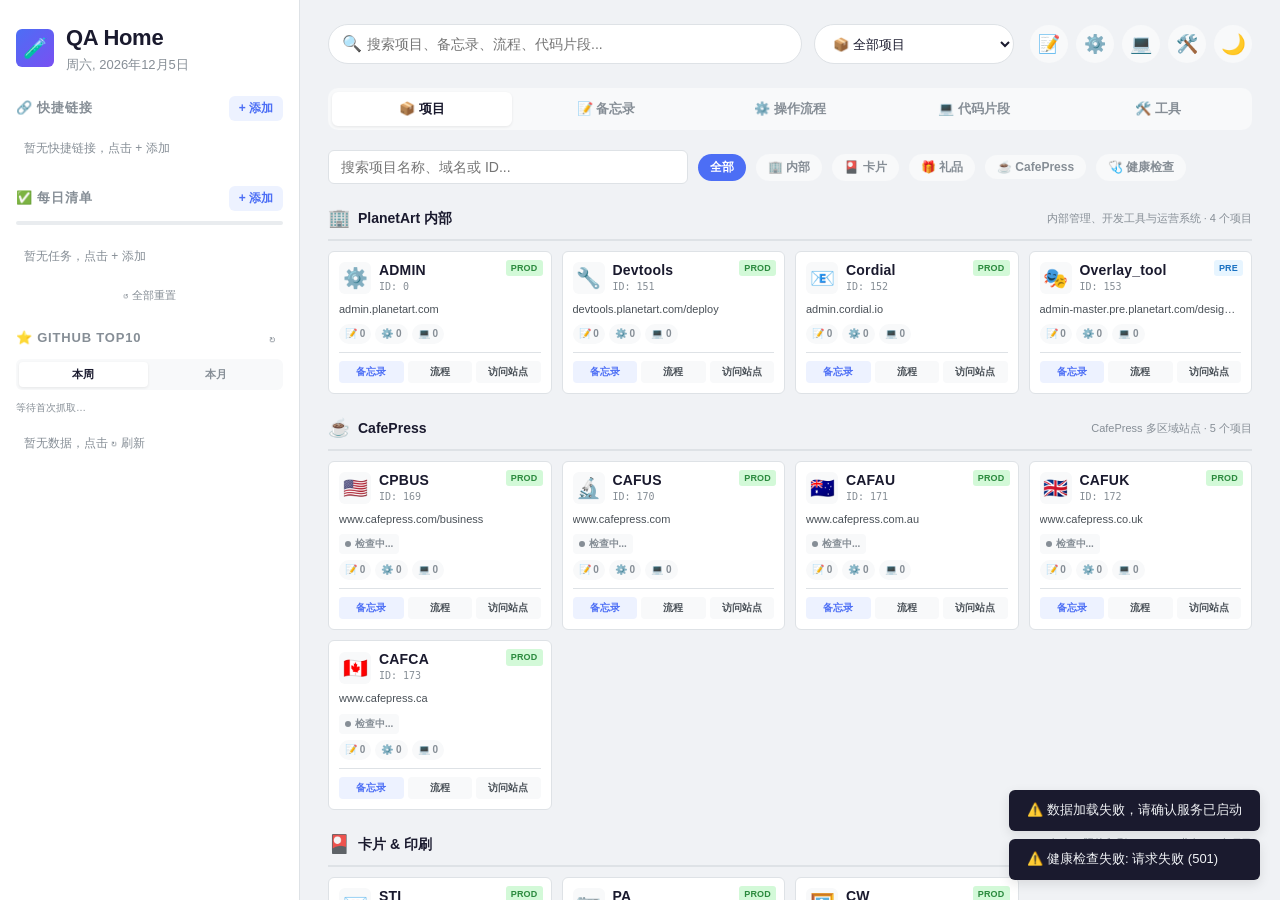
==== commit c839a550: "优化UI" ====
--- a/server/static/index.html
+++ b/server/static/index.html
@@ -99,7 +99,6 @@
         <button class="group-filter-btn active" data-group="all" onclick="filterProjectGroups('all')">全部</button>
         <button class="group-filter-btn" data-group="planetart" onclick="filterProjectGroups('planetart')">🏢 内部</button>
         <button class="group-filter-btn" data-group="cards" onclick="filterProjectGroups('cards')">🎴 卡片</button>
-        <button class="group-filter-btn" data-group="customcase" onclick="filterProjectGroups('customcase')">📱 手机壳</button>
         <button class="group-filter-btn" data-group="gifts" onclick="filterProjectGroups('gifts')">🎁 礼品</button>
         <button class="group-filter-btn" data-group="cafepress" onclick="filterProjectGroups('cafepress')">☕ CafePress</button>
         <button class="group-filter-btn health-refresh-btn" onclick="refreshProjectHealth()" title="检查外部项目站点健康状态（每 5 分钟自动检查）">🩺 健康检查</button>
--- a/server/static/assets/css/main.css
+++ b/server/static/assets/css/main.css
@@ -560,42 +560,42 @@
 }
 
 .project-group {
-  margin-bottom: 28px;
+  margin-bottom: 20px;
 }
 
 .project-group-header {
   display: flex;
   align-items: center;
-  gap: 10px;
-  margin-bottom: 14px;
-  padding-bottom: 8px;
+  gap: 8px;
+  margin-bottom: 10px;
+  padding-bottom: 6px;
   border-bottom: 2px solid var(--border-color);
 }
 
-.project-group-icon { font-size: 22px; }
+.project-group-icon { font-size: 18px; }
 
 .project-group-title {
-  font-size: 16px;
+  font-size: 14px;
   font-weight: 700;
 }
 
 .project-group-desc {
-  font-size: 12px;
+  font-size: 11px;
   color: var(--text-muted);
   margin-left: auto;
 }
 
 .project-grid {
   display: grid;
-  grid-template-columns: repeat(auto-fill, minmax(260px, 1fr));
-  gap: 14px;
+  grid-template-columns: repeat(auto-fill, minmax(200px, 1fr));
+  gap: 10px;
 }
 
 .project-card {
   background: var(--bg-secondary);
   border: 1px solid var(--border-color);
-  border-radius: var(--radius-md);
-  padding: 16px;
+  border-radius: var(--radius-sm);
+  padding: 10px;
   transition: all var(--transition);
   cursor: pointer;
   position: relative;
@@ -603,8 +603,8 @@
 
 .project-card:hover {
   border-color: var(--accent);
-  box-shadow: var(--shadow-md);
-  transform: translateY(-2px);
+  box-shadow: var(--shadow-sm);
+  transform: translateY(-1px);
 }
 
 .project-card.selected {
@@ -615,38 +615,43 @@
 .project-card-top {
   display: flex;
   align-items: center;
-  gap: 10px;
-  margin-bottom: 10px;
+  gap: 8px;
+  margin-bottom: 6px;
+  padding-right: 36px;
 }
 
 .project-card-icon {
-  font-size: 28px;
-  width: 44px;
-  height: 44px;
+  font-size: 20px;
+  width: 32px;
+  height: 32px;
   display: flex;
   align-items: center;
   justify-content: center;
   background: var(--bg-tertiary);
   border-radius: var(--radius-sm);
+  flex-shrink: 0;
 }
 
 .project-card-name {
-  font-size: 18px;
+  font-size: 14px;
   font-weight: 700;
-  letter-spacing: 0.3px;
+  letter-spacing: 0.2px;
+  line-height: 1.2;
 }
 
 .project-card-id {
+  font-size: 10px;
+  color: var(--text-muted);
+  font-family: var(--font-mono);
+}
+
+.project-card-domain {
   font-size: 11px;
-  color: var(--text-muted);
-  font-family: var(--font-mono);
-}
-
-.project-card-domain {
-  font-size: 13px;
   color: var(--text-secondary);
-  margin-bottom: 10px;
-  word-break: break-all;
+  margin-bottom: 6px;
+  white-space: nowrap;
+  overflow: hidden;
+  text-overflow: ellipsis;
 }
 
 .project-card-domain a { color: inherit; }
@@ -654,16 +659,16 @@
 
 .project-card-stats {
   display: flex;
-  gap: 8px;
+  gap: 4px;
   flex-wrap: wrap;
 }
 
 .project-stat {
-  font-size: 11px;
+  font-size: 10px;
   background: var(--bg-tertiary);
   color: var(--text-muted);
-  padding: 3px 8px;
-  border-radius: 12px;
+  padding: 2px 6px;
+  border-radius: 10px;
   font-weight: 600;
 }
 
@@ -674,14 +679,14 @@
 
 .project-env-badge {
   position: absolute;
-  top: 12px;
-  right: 12px;
-  font-size: 10px;
+  top: 8px;
+  right: 8px;
+  font-size: 9px;
   font-weight: 700;
   text-transform: uppercase;
-  padding: 2px 6px;
-  border-radius: 4px;
-  letter-spacing: 0.3px;
+  padding: 1px 5px;
+  border-radius: 3px;
+  letter-spacing: 0.2px;
 }
 
 .project-env-badge.prod { background: #d3f9d8; color: #2b8a3e; }
@@ -695,18 +700,18 @@
 .project-health {
   display: flex;
   align-items: center;
-  gap: 6px;
-  font-size: 11px;
-  font-weight: 600;
-  margin-bottom: 10px;
-  padding: 4px 8px;
-  border-radius: 6px;
+  gap: 4px;
+  font-size: 10px;
+  font-weight: 600;
+  margin-bottom: 6px;
+  padding: 2px 6px;
+  border-radius: 4px;
   width: fit-content;
 }
 
 .health-dot {
-  width: 8px;
-  height: 8px;
+  width: 6px;
+  height: 6px;
   border-radius: 50%;
   flex-shrink: 0;
 }
@@ -762,19 +767,21 @@
 
 .project-card-actions {
   display: flex;
-  gap: 6px;
-  margin-top: 12px;
-  padding-top: 10px;
+  gap: 4px;
+  margin-top: 8px;
+  padding-top: 8px;
   border-top: 1px solid var(--border-color);
 }
 
 .btn-sm {
-  padding: 5px 10px;
-  font-size: 11px;
+  flex: 1;
+  padding: 4px 6px;
+  font-size: 10px;
   font-weight: 600;
   background: var(--bg-tertiary);
   color: var(--text-secondary);
-  border-radius: var(--radius-sm);
+  border-radius: 4px;
+  white-space: nowrap;
 }
 
 .btn-sm:hover { background: var(--accent); color: #fff; }
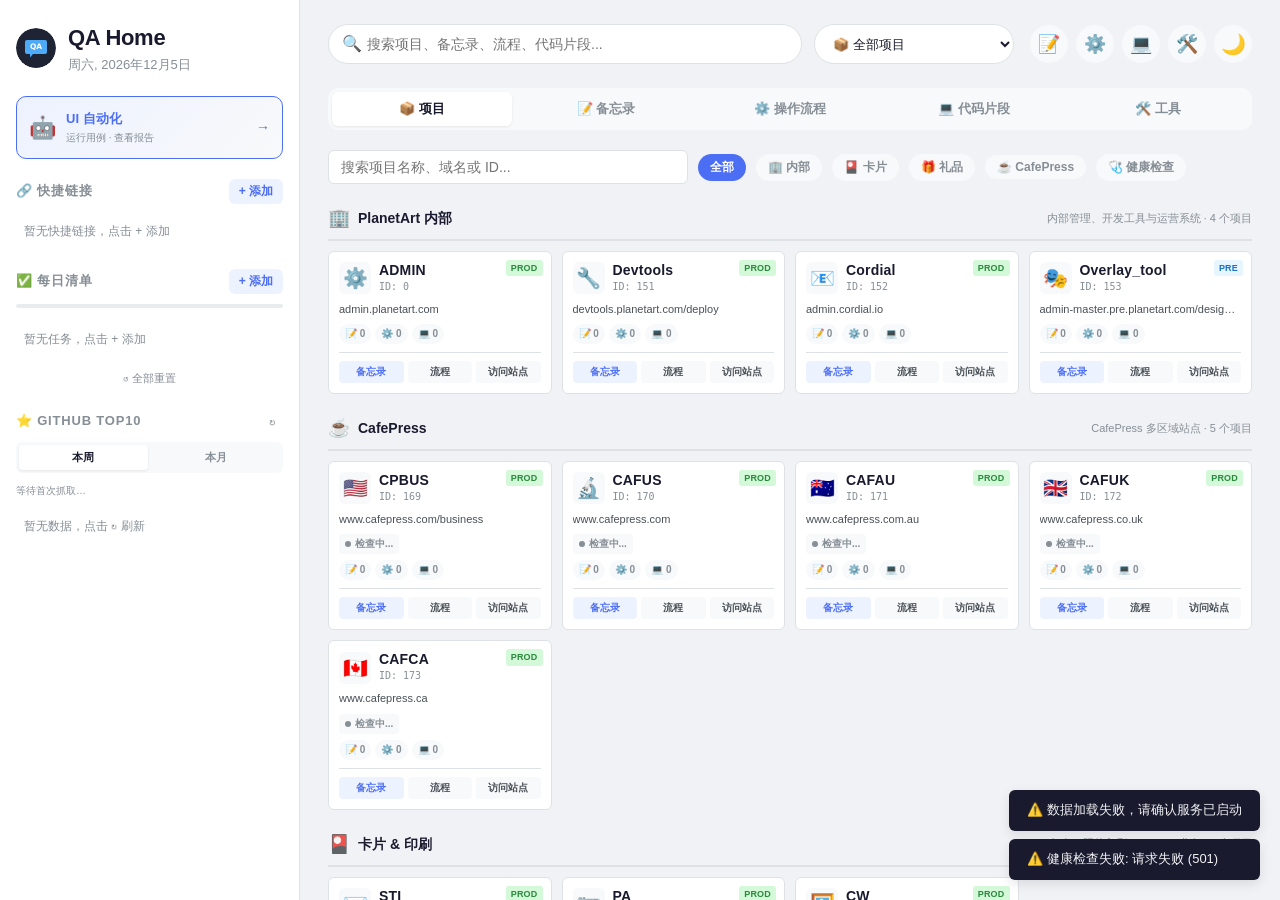
==== commit f249e492: "增加自动化" ====
--- a/server/static/index.html
+++ b/server/static/index.html
@@ -4,6 +4,7 @@
   <meta charset="UTF-8">
   <meta name="viewport" content="width=device-width, initial-scale=1.0">
   <title>QA Home — PlanetArt</title>
+  <link rel="icon" href="assets/images/favicon.svg" type="image/svg+xml">
   <link rel="stylesheet" href="assets/css/main.css">
 </head>
 <body>
@@ -13,11 +14,23 @@
   <!-- Sidebar -->
   <aside class="sidebar">
     <div class="header-left">
-      <div class="logo">🧪</div>
+      <img class="logo" src="assets/images/logo.svg" alt="QA Home" width="40" height="40">
       <div>
         <div class="header-title">QA Home</div>
         <div class="header-date" id="headerDate"></div>
       </div>
+    </div>
+
+    <!-- Automation Entry -->
+    <div class="sidebar-section">
+      <a href="/automation" class="automation-entry">
+        <span class="automation-entry-icon">🤖</span>
+        <span class="automation-entry-text">
+          <span class="automation-entry-title">UI 自动化</span>
+          <span class="automation-entry-desc">运行用例 · 查看报告</span>
+        </span>
+        <span class="automation-entry-arrow">→</span>
+      </a>
     </div>
 
     <!-- Quick Links -->
--- a/server/static/assets/css/main.css
+++ b/server/static/assets/css/main.css
@@ -141,13 +141,58 @@
 
 .header-left { display: flex; align-items: center; gap: 12px; }
 
+.automation-entry {
+  display: flex;
+  align-items: center;
+  gap: 10px;
+  padding: 12px;
+  border-radius: var(--radius-md);
+  background: linear-gradient(135deg, var(--accent-light), var(--bg-tertiary));
+  border: 1px solid var(--accent);
+  text-decoration: none;
+  color: inherit;
+  transition: all var(--transition);
+}
+
+.automation-entry:hover {
+  transform: translateY(-1px);
+  box-shadow: var(--shadow-sm);
+  border-color: var(--accent-hover);
+}
+
+.automation-entry-icon { font-size: 22px; flex-shrink: 0; }
+
+.automation-entry-text {
+  display: flex;
+  flex-direction: column;
+  flex: 1;
+  min-width: 0;
+}
+
+.automation-entry-title {
+  font-size: 13px;
+  font-weight: 700;
+  color: var(--accent);
+}
+
+.automation-entry-desc {
+  font-size: 10px;
+  color: var(--text-muted);
+}
+
+.automation-entry-arrow {
+  font-size: 14px;
+  color: var(--accent);
+  font-weight: 700;
+}
+
 .logo {
-  width: 38px; height: 38px;
-  background: linear-gradient(135deg, var(--accent), #7950f2);
-  border-radius: var(--radius-sm);
-  display: flex; align-items: center; justify-content: center;
-  font-size: 20px;
-  color: #fff;
+  width: 40px;
+  height: 40px;
+  border-radius: 50%;
+  flex-shrink: 0;
+  display: block;
+  object-fit: cover;
 }
 
 .header-title { font-size: 22px; font-weight: 700; letter-spacing: -0.3px; }
